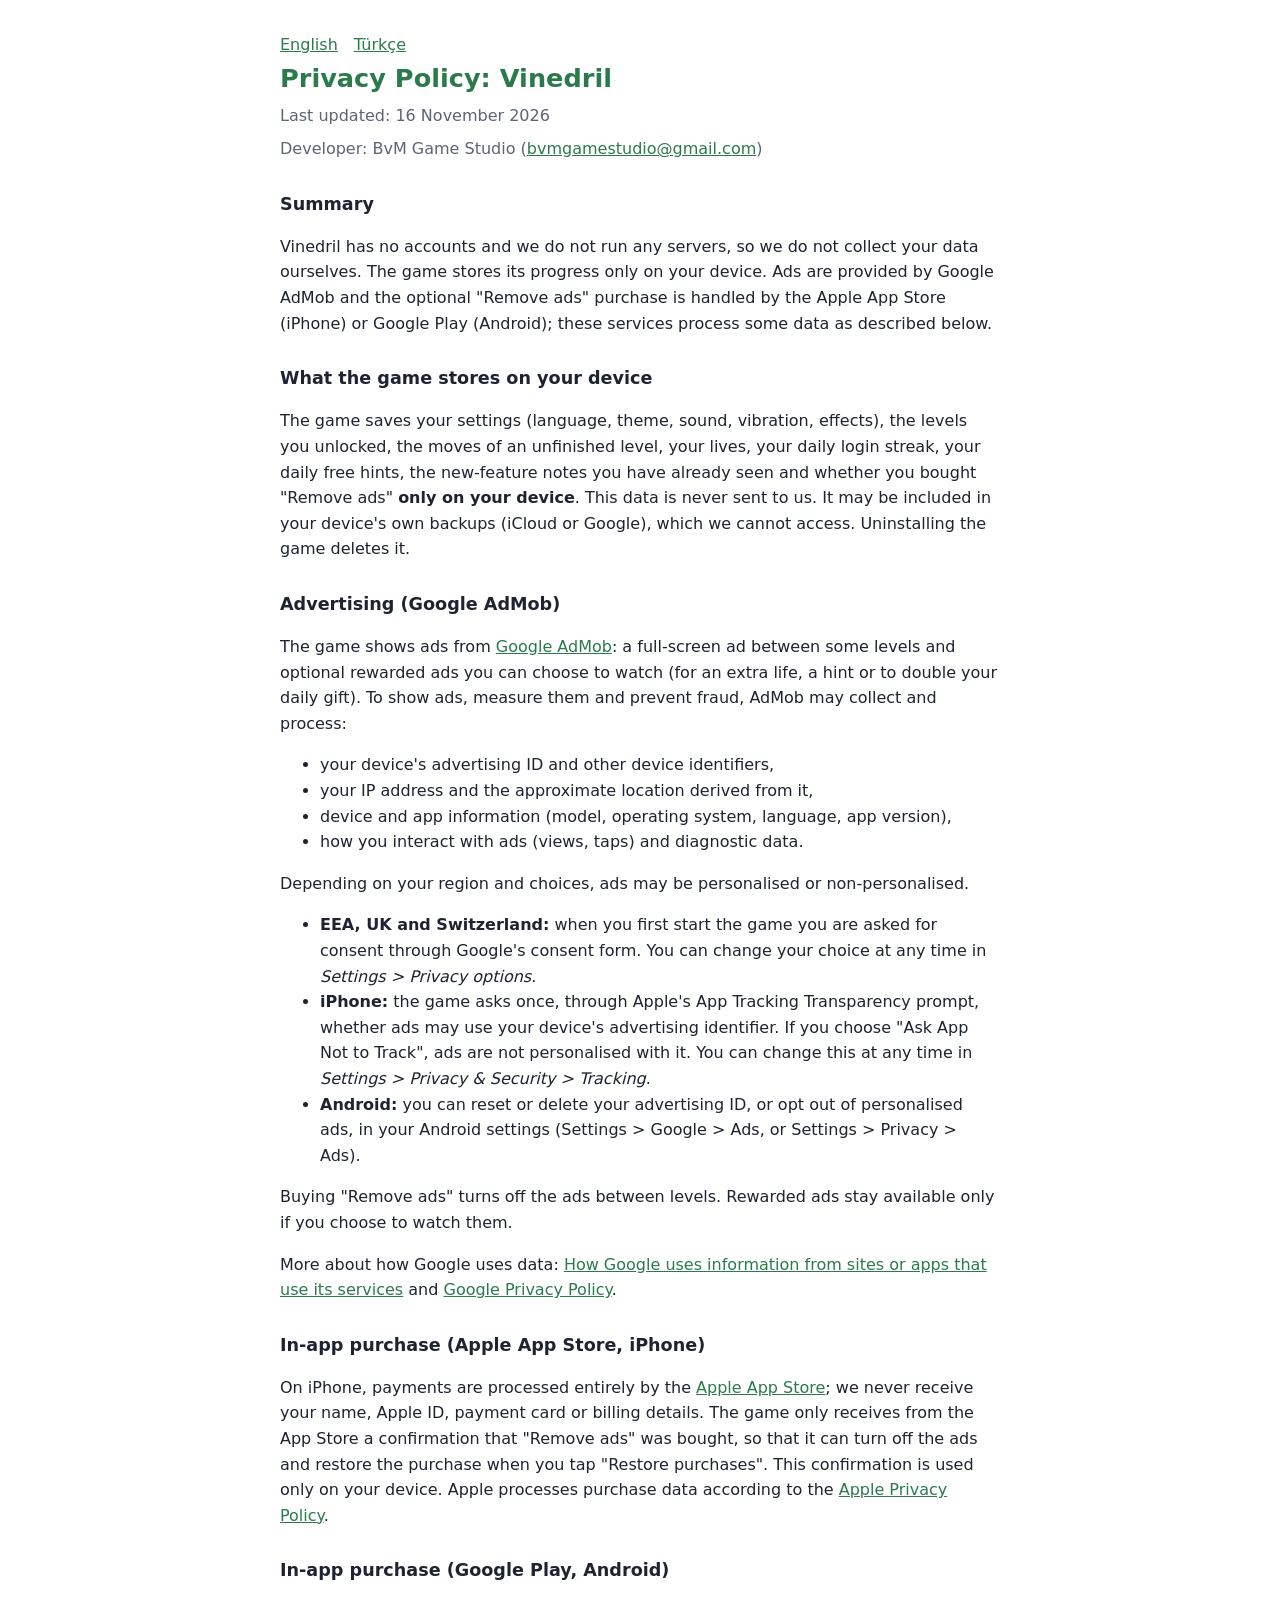
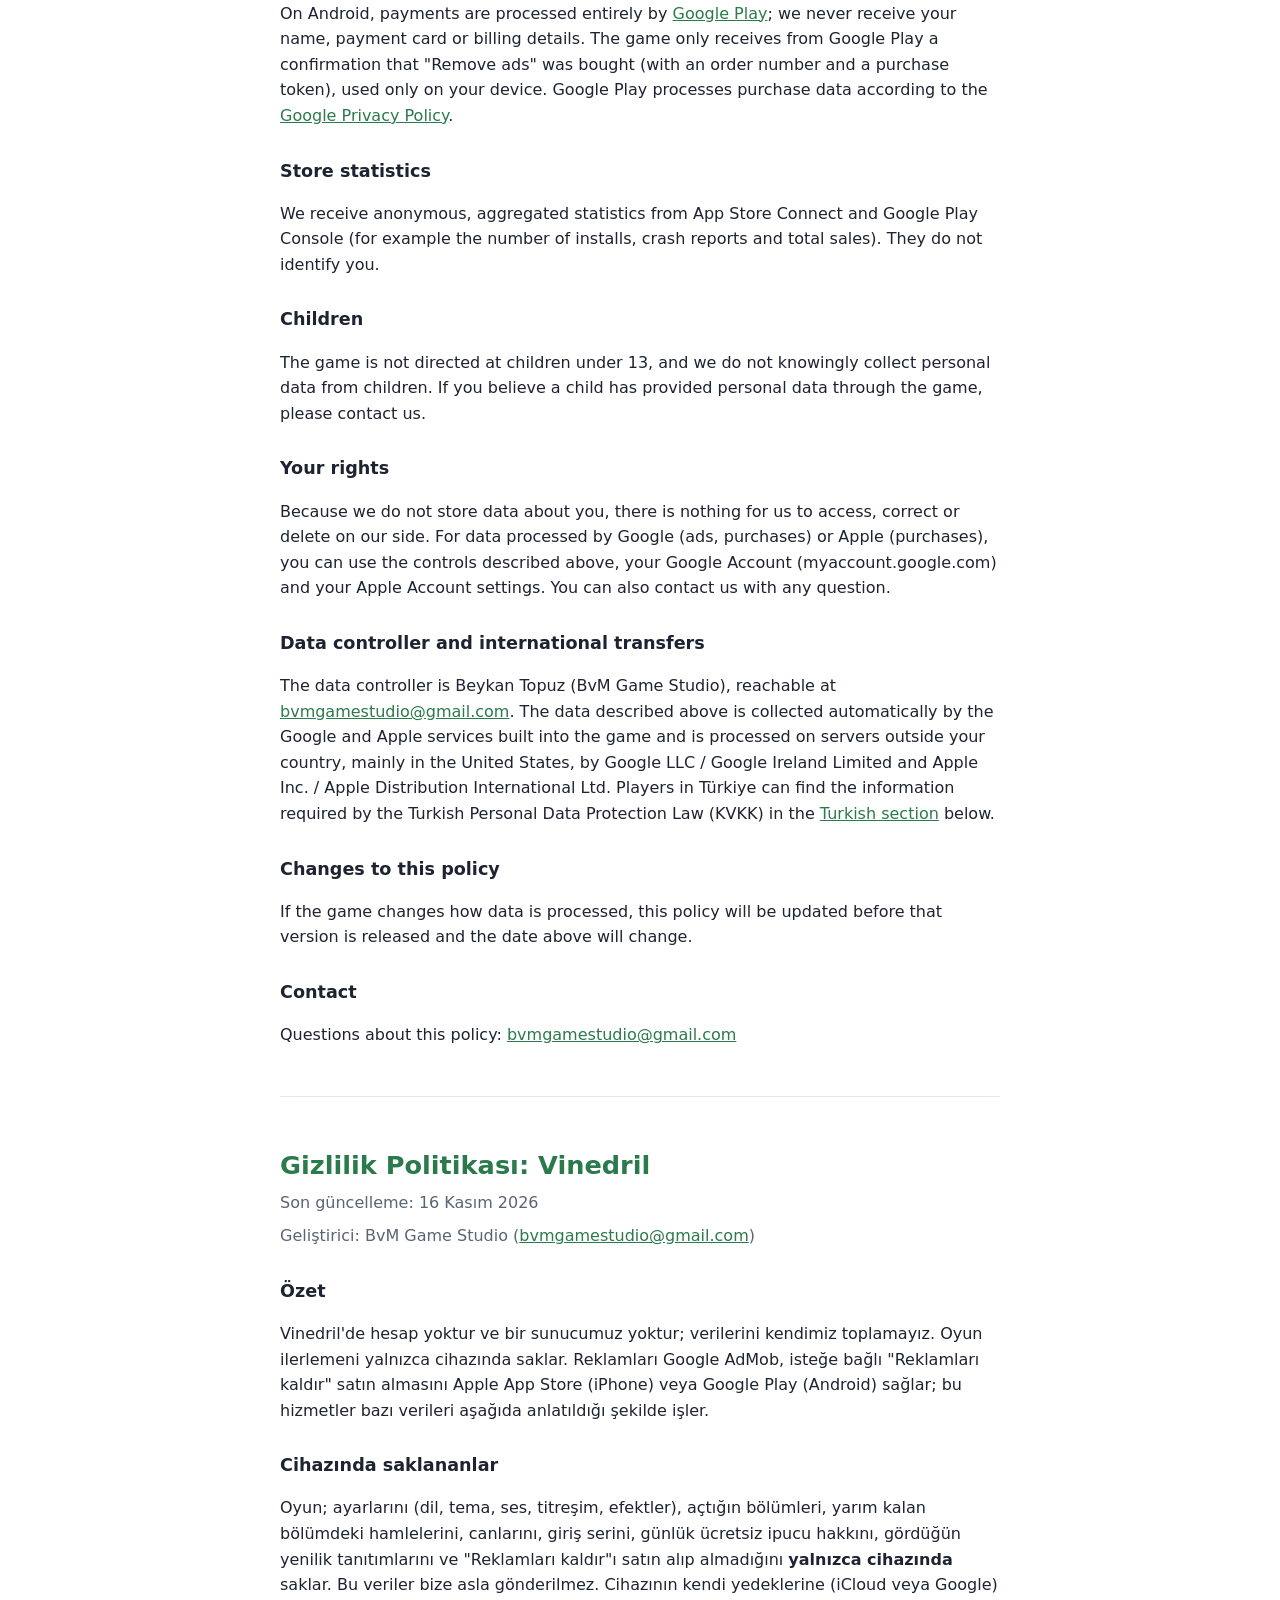
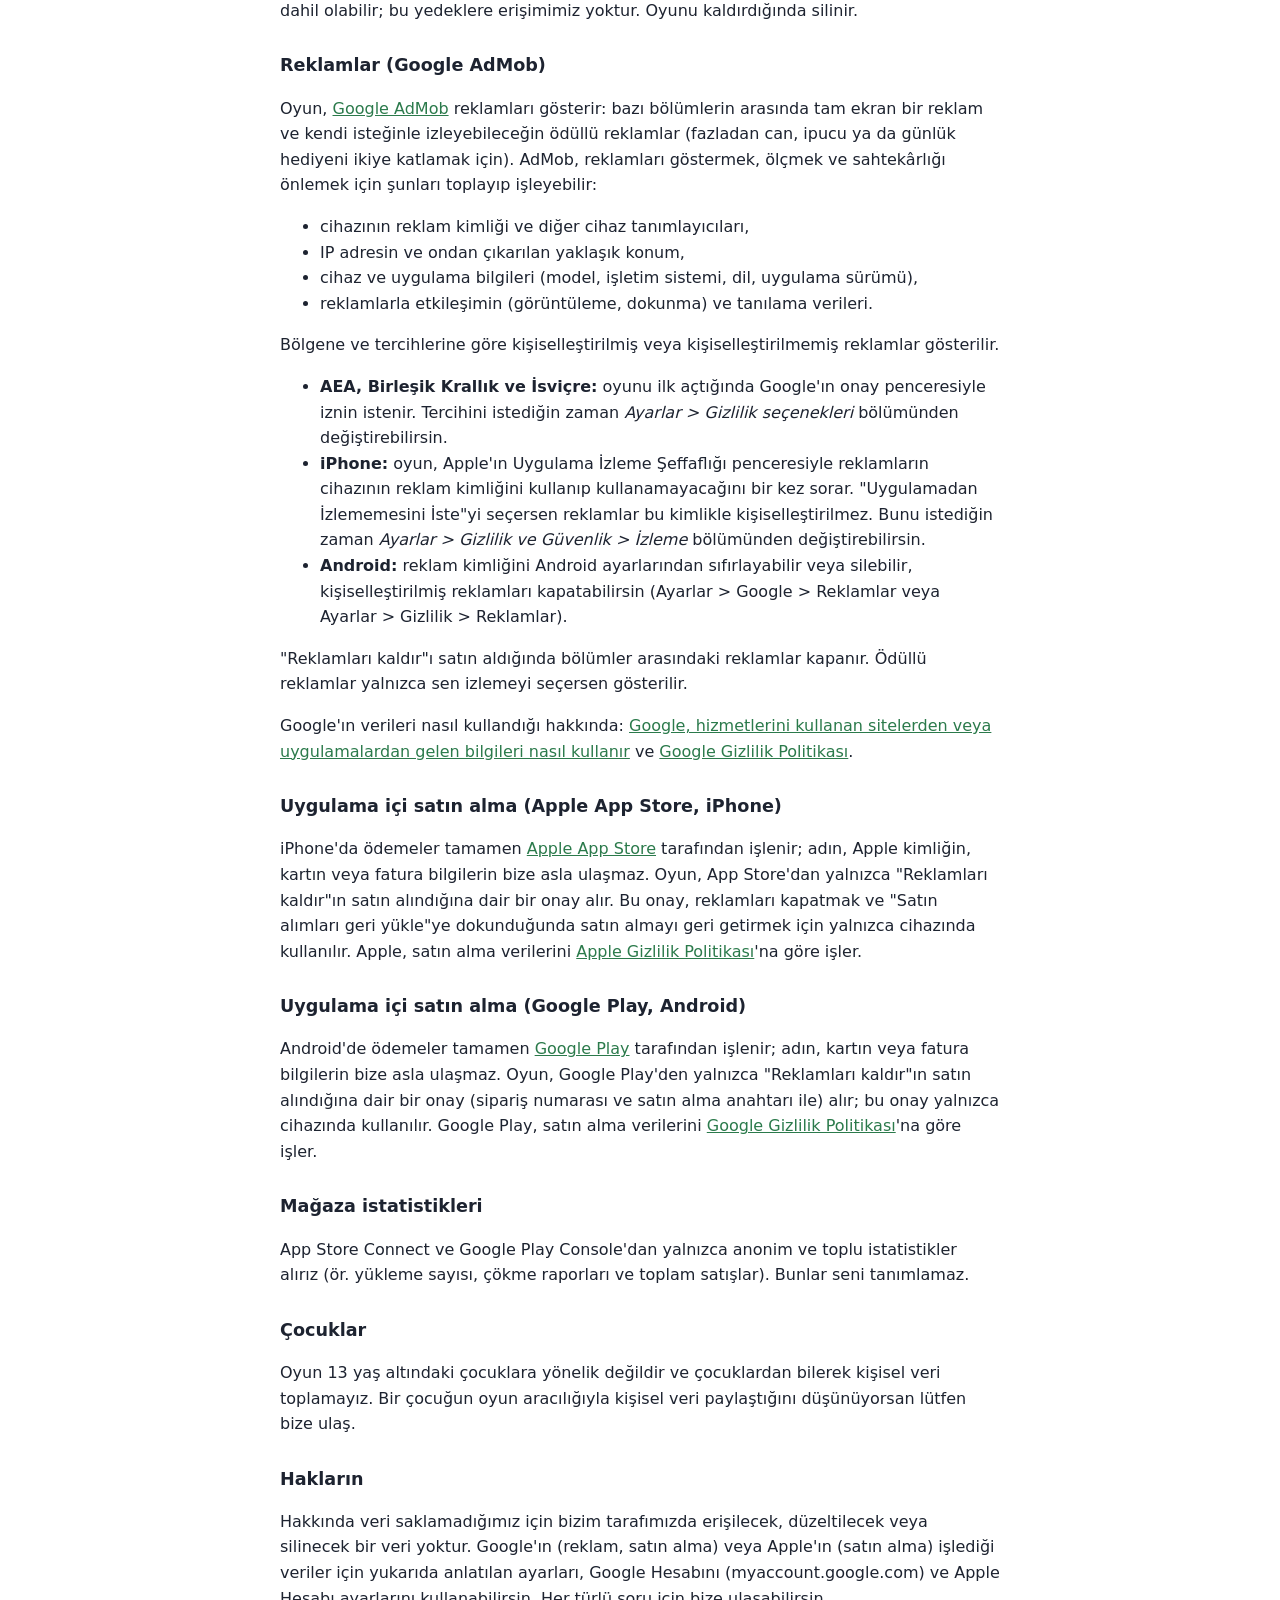
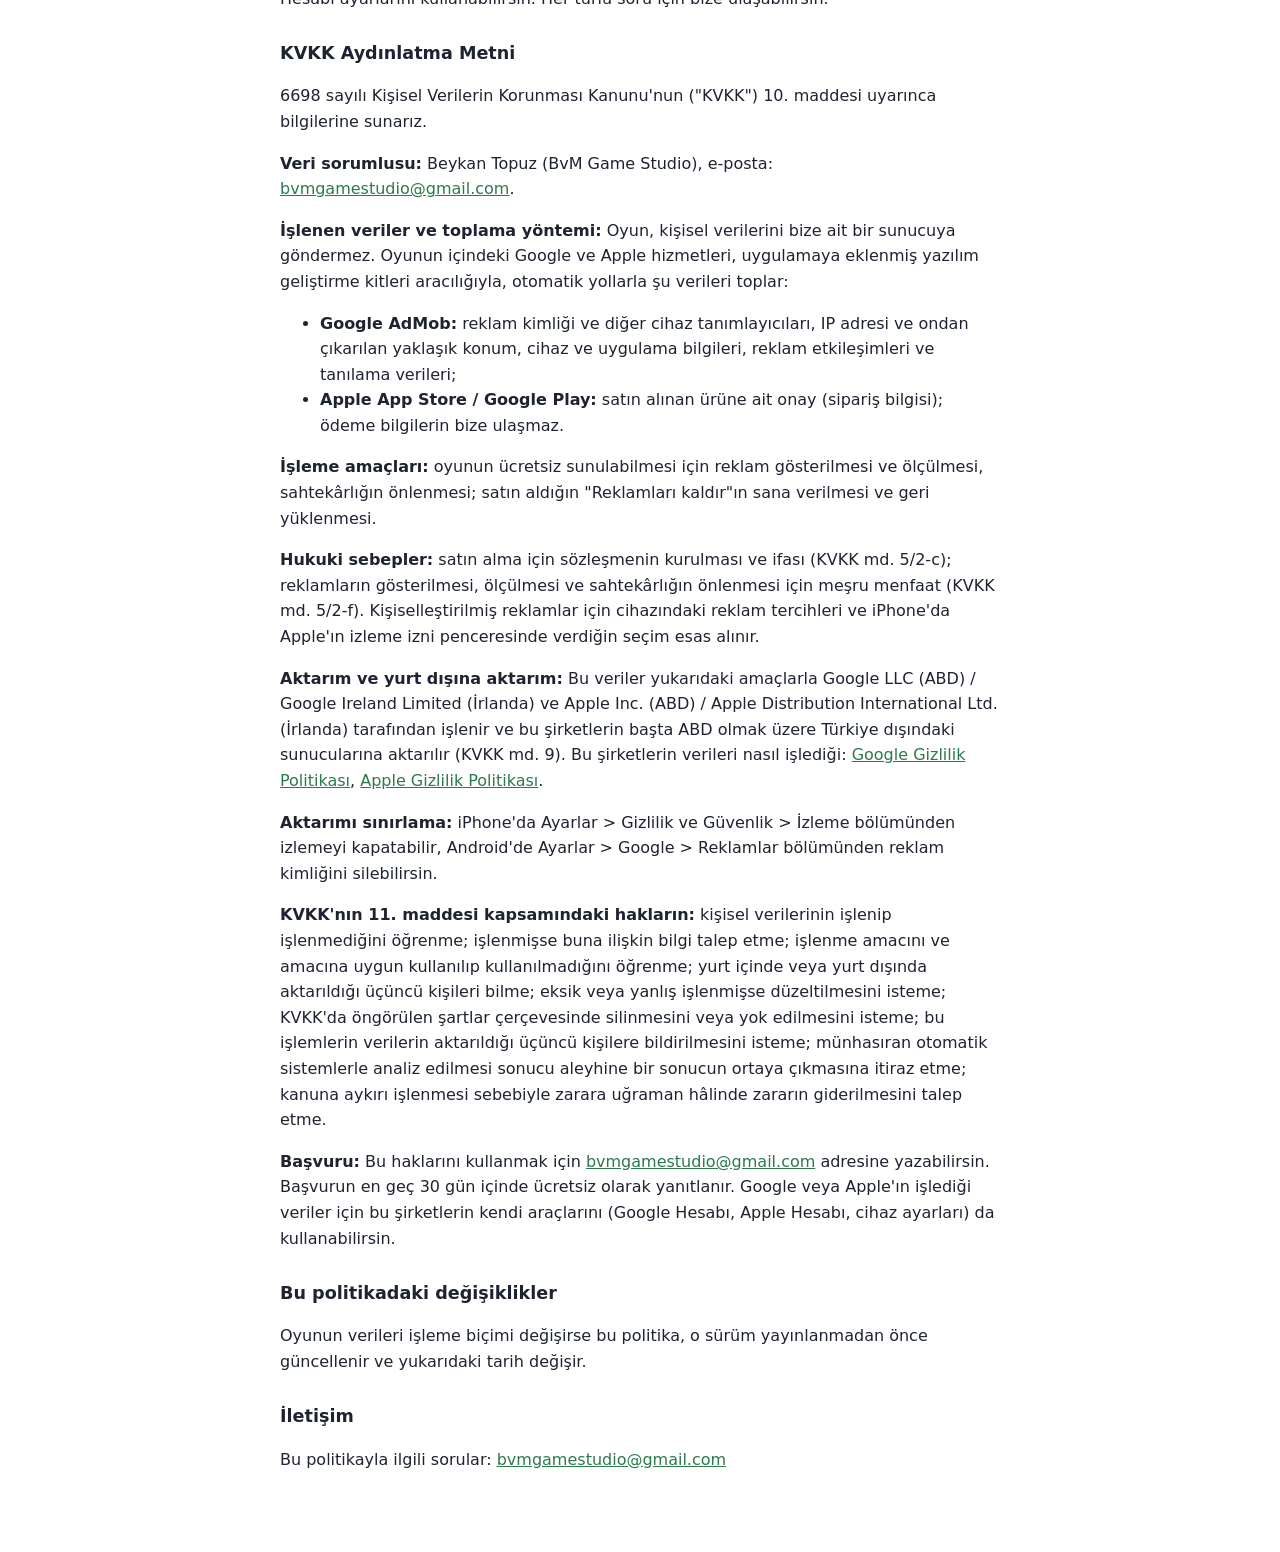
==== vinedril-privacy/index.html @ 8d3c6e7d "Vinedril gizlilik politikası" ====
<!doctype html>
<html lang="en">
<head>
<meta charset="utf-8">
<meta name="viewport" content="width=device-width, initial-scale=1">
<title>Vinedril – Privacy Policy</title>
<!--
  Vinedril (iPhone and Android): Google AdMob ads and the in-app purchase "Remove ads"
  through the Apple App Store or Google Play. No accounts, no leaderboards, no servers.
  Published at https://bvmgamestudio.github.io/vinedril-privacy/ (bvmgamestudio.github.io repo).
  Keep it in line with the App Store Connect "App Privacy" answers and the Play Console
  "Data safety" form. Same layout as the Shrink & Score policy.
-->
<style>
  :root { --bg: #ffffff; --fg: #1d2330; --muted: #5b6475; --accent: #2b7a4b; --line: #e3e7ef; }
  @media (prefers-color-scheme: dark) {
    :root { --bg: #11141b; --fg: #e8ecf3; --muted: #9aa3b5; --accent: #4fae74; --line: #262c38; }
  }
  body { margin: 0; background: var(--bg); color: var(--fg);
    font: 16px/1.6 system-ui, -apple-system, "Segoe UI", Roboto, sans-serif; }
  main { max-width: 720px; margin: 0 auto; padding: 32px 16px 64px; }
  h1 { font-size: 1.6rem; margin: 0 0 4px; color: var(--accent); }
  h2 { font-size: 1.1rem; margin: 28px 0 6px; }
  p, li { color: var(--fg); }
  a { color: var(--accent); }
  .meta { color: var(--muted); margin: 0 0 8px; }
  hr { border: 0; border-top: 1px solid var(--line); margin: 48px 0; }
  nav a { margin-right: 16px; }
</style>
</head>
<body>
<main>
<nav><a href="#en">English</a><a href="#tr">Türkçe</a></nav>

<section id="en" lang="en">
<h1>Privacy Policy: Vinedril</h1>
<p class="meta">Last updated: 16 November 2026</p>
<p class="meta">Developer: BvM Game Studio (<a href="mailto:bvmgamestudio@gmail.com">bvmgamestudio@gmail.com</a>)</p>

<h2>Summary</h2>
<p>Vinedril has no accounts and we do not run any servers, so we do not collect your data
ourselves. The game stores its progress only on your device. Ads are provided by Google AdMob
and the optional "Remove ads" purchase is handled by the Apple App Store (iPhone) or Google
Play (Android); these services process some data as described below.</p>

<h2>What the game stores on your device</h2>
<p>The game saves your settings (language, theme, sound, vibration, effects), the levels you
unlocked, the moves of an unfinished level, your lives, your daily login streak, your daily
free hints, the new-feature notes you have already seen and whether you bought "Remove ads"
<strong>only on your device</strong>. This data is never sent to us. It may be included in your
device's own backups (iCloud or Google), which we cannot access. Uninstalling the game deletes it.</p>

<h2>Advertising (Google AdMob)</h2>
<p>The game shows ads from <a href="https://admob.google.com/">Google AdMob</a>: a full-screen ad
between some levels and optional rewarded ads you can choose to watch (for an extra life, a hint
or to double your daily gift). To show ads, measure them and prevent fraud, AdMob may collect
and process:</p>
<ul>
  <li>your device's advertising ID and other device identifiers,</li>
  <li>your IP address and the approximate location derived from it,</li>
  <li>device and app information (model, operating system, language, app version),</li>
  <li>how you interact with ads (views, taps) and diagnostic data.</li>
</ul>
<p>Depending on your region and choices, ads may be personalised or non-personalised.</p>
<ul>
  <li><strong>EEA, UK and Switzerland:</strong> when you first start the game you are asked for
  consent through Google's consent form. You can change your choice at any time in
  <em>Settings &gt; Privacy options</em>.</li>
  <li><strong>iPhone:</strong> the game asks once, through Apple's App Tracking Transparency
  prompt, whether ads may use your device's advertising identifier. If you choose "Ask App Not
  to Track", ads are not personalised with it. You can change this at any time in
  <em>Settings &gt; Privacy &amp; Security &gt; Tracking</em>.</li>
  <li><strong>Android:</strong> you can reset or delete your advertising ID, or opt out of
  personalised ads, in your Android settings (Settings &gt; Google &gt; Ads, or
  Settings &gt; Privacy &gt; Ads).</li>
</ul>
<p>Buying "Remove ads" turns off the ads between levels. Rewarded ads stay available only if you
choose to watch them.</p>
<p>More about how Google uses data:
<a href="https://policies.google.com/technologies/partner-sites">How Google uses information from
sites or apps that use its services</a> and
<a href="https://policies.google.com/privacy">Google Privacy Policy</a>.</p>

<h2>In-app purchase (Apple App Store, iPhone)</h2>
<p>On iPhone, payments are processed entirely by the <a href="https://www.apple.com/app-store/">Apple
App Store</a>; we never receive your name, Apple ID, payment card or billing details. The game
only receives from the App Store a confirmation that "Remove ads" was bought, so that it can
turn off the ads and restore the purchase when you tap "Restore purchases". This confirmation is
used only on your device. Apple processes purchase data according to the
<a href="https://www.apple.com/legal/privacy/">Apple Privacy Policy</a>.</p>

<h2>In-app purchase (Google Play, Android)</h2>
<p>On Android, payments are processed entirely by <a href="https://play.google.com/">Google
Play</a>; we never receive your name, payment card or billing details. The game only receives
from Google Play a confirmation that "Remove ads" was bought (with an order number and a purchase
token), used only on your device. Google Play processes purchase data according to the
<a href="https://policies.google.com/privacy">Google Privacy Policy</a>.</p>

<h2>Store statistics</h2>
<p>We receive anonymous, aggregated statistics from App Store Connect and Google Play Console
(for example the number of installs, crash reports and total sales). They do not identify
you.</p>

<h2>Children</h2>
<p>The game is not directed at children under 13, and we do not knowingly collect personal data
from children. If you believe a child has provided personal data through the game, please
contact us.</p>

<h2>Your rights</h2>
<p>Because we do not store data about you, there is nothing for us to access, correct or delete
on our side. For data processed by Google (ads, purchases) or Apple (purchases), you can use the
controls described above, your Google Account (myaccount.google.com) and your Apple Account
settings. You can also contact us with any question.</p>

<h2>Data controller and international transfers</h2>
<p>The data controller is Beykan Topuz (BvM Game Studio), reachable at
<a href="mailto:bvmgamestudio@gmail.com">bvmgamestudio@gmail.com</a>. The data described above is
collected automatically by the Google and Apple services built into the game and is processed
on servers outside your country, mainly in the United States, by Google LLC / Google Ireland
Limited and Apple Inc. / Apple Distribution International Ltd. Players in Türkiye can find the
information required by the Turkish Personal Data Protection Law (KVKK) in the
<a href="#kvkk">Turkish section</a> below.</p>

<h2>Changes to this policy</h2>
<p>If the game changes how data is processed, this policy will be updated before that version
is released and the date above will change.</p>

<h2>Contact</h2>
<p>Questions about this policy: <a href="mailto:bvmgamestudio@gmail.com">bvmgamestudio@gmail.com</a></p>
</section>

<hr>

<section id="tr" lang="tr">
<h1>Gizlilik Politikası: Vinedril</h1>
<p class="meta">Son güncelleme: 16 Kasım 2026</p>
<p class="meta">Geliştirici: BvM Game Studio (<a href="mailto:bvmgamestudio@gmail.com">bvmgamestudio@gmail.com</a>)</p>

<h2>Özet</h2>
<p>Vinedril'de hesap yoktur ve bir sunucumuz yoktur; verilerini kendimiz toplamayız. Oyun
ilerlemeni yalnızca cihazında saklar. Reklamları Google AdMob, isteğe bağlı "Reklamları
kaldır" satın almasını Apple App Store (iPhone) veya Google Play (Android) sağlar; bu
hizmetler bazı verileri aşağıda anlatıldığı şekilde işler.</p>

<h2>Cihazında saklananlar</h2>
<p>Oyun; ayarlarını (dil, tema, ses, titreşim, efektler), açtığın bölümleri, yarım kalan
bölümdeki hamlelerini, canlarını, giriş serini, günlük ücretsiz ipucu hakkını, gördüğün yenilik
tanıtımlarını ve "Reklamları kaldır"ı satın alıp almadığını <strong>yalnızca cihazında</strong>
saklar. Bu veriler bize asla gönderilmez. Cihazının kendi yedeklerine (iCloud veya Google)
dahil olabilir; bu yedeklere erişimimiz yoktur. Oyunu kaldırdığında silinir.</p>

<h2>Reklamlar (Google AdMob)</h2>
<p>Oyun, <a href="https://admob.google.com/">Google AdMob</a> reklamları gösterir: bazı bölümlerin
arasında tam ekran bir reklam ve kendi isteğinle izleyebileceğin ödüllü reklamlar (fazladan
can, ipucu ya da günlük hediyeni ikiye katlamak için). AdMob, reklamları göstermek, ölçmek ve
sahtekârlığı önlemek için şunları toplayıp işleyebilir:</p>
<ul>
  <li>cihazının reklam kimliği ve diğer cihaz tanımlayıcıları,</li>
  <li>IP adresin ve ondan çıkarılan yaklaşık konum,</li>
  <li>cihaz ve uygulama bilgileri (model, işletim sistemi, dil, uygulama sürümü),</li>
  <li>reklamlarla etkileşimin (görüntüleme, dokunma) ve tanılama verileri.</li>
</ul>
<p>Bölgene ve tercihlerine göre kişiselleştirilmiş veya kişiselleştirilmemiş reklamlar
gösterilir.</p>
<ul>
  <li><strong>AEA, Birleşik Krallık ve İsviçre:</strong> oyunu ilk açtığında Google'ın onay
  penceresiyle iznin istenir. Tercihini istediğin zaman <em>Ayarlar &gt; Gizlilik
  seçenekleri</em> bölümünden değiştirebilirsin.</li>
  <li><strong>iPhone:</strong> oyun, Apple'ın Uygulama İzleme Şeffaflığı penceresiyle reklamların
  cihazının reklam kimliğini kullanıp kullanamayacağını bir kez sorar. "Uygulamadan İzlememesini
  İste"yi seçersen reklamlar bu kimlikle kişiselleştirilmez. Bunu istediğin zaman
  <em>Ayarlar &gt; Gizlilik ve Güvenlik &gt; İzleme</em> bölümünden değiştirebilirsin.</li>
  <li><strong>Android:</strong> reklam kimliğini Android ayarlarından sıfırlayabilir veya
  silebilir, kişiselleştirilmiş reklamları kapatabilirsin (Ayarlar &gt; Google &gt; Reklamlar
  veya Ayarlar &gt; Gizlilik &gt; Reklamlar).</li>
</ul>
<p>"Reklamları kaldır"ı satın aldığında bölümler arasındaki reklamlar kapanır. Ödüllü reklamlar
yalnızca sen izlemeyi seçersen gösterilir.</p>
<p>Google'ın verileri nasıl kullandığı hakkında:
<a href="https://policies.google.com/technologies/partner-sites?hl=tr">Google, hizmetlerini
kullanan sitelerden veya uygulamalardan gelen bilgileri nasıl kullanır</a> ve
<a href="https://policies.google.com/privacy?hl=tr">Google Gizlilik Politikası</a>.</p>

<h2>Uygulama içi satın alma (Apple App Store, iPhone)</h2>
<p>iPhone'da ödemeler tamamen <a href="https://www.apple.com/tr/app-store/">Apple App Store</a>
tarafından işlenir; adın, Apple kimliğin, kartın veya fatura bilgilerin bize asla ulaşmaz. Oyun,
App Store'dan yalnızca "Reklamları kaldır"ın satın alındığına dair bir onay alır. Bu onay,
reklamları kapatmak ve "Satın alımları geri yükle"ye dokunduğunda satın almayı geri getirmek
için yalnızca cihazında kullanılır. Apple, satın alma verilerini
<a href="https://www.apple.com/tr/legal/privacy/">Apple Gizlilik Politikası</a>'na göre işler.</p>

<h2>Uygulama içi satın alma (Google Play, Android)</h2>
<p>Android'de ödemeler tamamen <a href="https://play.google.com/">Google Play</a> tarafından
işlenir; adın, kartın veya fatura bilgilerin bize asla ulaşmaz. Oyun, Google Play'den yalnızca
"Reklamları kaldır"ın satın alındığına dair bir onay (sipariş numarası ve satın alma anahtarı
ile) alır; bu onay yalnızca cihazında kullanılır. Google Play, satın alma verilerini
<a href="https://policies.google.com/privacy?hl=tr">Google Gizlilik Politikası</a>'na göre işler.</p>

<h2>Mağaza istatistikleri</h2>
<p>App Store Connect ve Google Play Console'dan yalnızca anonim ve toplu istatistikler alırız
(ör. yükleme sayısı, çökme raporları ve toplam satışlar). Bunlar seni tanımlamaz.</p>

<h2>Çocuklar</h2>
<p>Oyun 13 yaş altındaki çocuklara yönelik değildir ve çocuklardan bilerek kişisel veri
toplamayız. Bir çocuğun oyun aracılığıyla kişisel veri paylaştığını düşünüyorsan lütfen bize
ulaş.</p>

<h2>Hakların</h2>
<p>Hakkında veri saklamadığımız için bizim tarafımızda erişilecek, düzeltilecek veya silinecek
bir veri yoktur. Google'ın (reklam, satın alma) veya Apple'ın (satın alma) işlediği veriler için
yukarıda anlatılan ayarları, Google Hesabını (myaccount.google.com) ve Apple Hesabı ayarlarını
kullanabilirsin. Her türlü soru için bize ulaşabilirsin.</p>

<h2 id="kvkk">KVKK Aydınlatma Metni</h2>
<p>6698 sayılı Kişisel Verilerin Korunması Kanunu'nun ("KVKK") 10. maddesi uyarınca bilgilerine
sunarız.</p>
<p><strong>Veri sorumlusu:</strong> Beykan Topuz (BvM Game Studio), e-posta:
<a href="mailto:bvmgamestudio@gmail.com">bvmgamestudio@gmail.com</a>.</p>
<p><strong>İşlenen veriler ve toplama yöntemi:</strong> Oyun, kişisel verilerini bize ait bir
sunucuya göndermez. Oyunun içindeki Google ve Apple hizmetleri, uygulamaya eklenmiş yazılım
geliştirme kitleri aracılığıyla, otomatik yollarla şu verileri toplar:</p>
<ul>
  <li><strong>Google AdMob:</strong> reklam kimliği ve diğer cihaz tanımlayıcıları, IP adresi ve
  ondan çıkarılan yaklaşık konum, cihaz ve uygulama bilgileri, reklam etkileşimleri ve tanılama
  verileri;</li>
  <li><strong>Apple App Store / Google Play:</strong> satın alınan ürüne ait onay (sipariş bilgisi);
  ödeme bilgilerin bize ulaşmaz.</li>
</ul>
<p><strong>İşleme amaçları:</strong> oyunun ücretsiz sunulabilmesi için reklam gösterilmesi ve
ölçülmesi, sahtekârlığın önlenmesi; satın aldığın "Reklamları kaldır"ın sana verilmesi ve geri
yüklenmesi.</p>
<p><strong>Hukuki sebepler:</strong> satın alma için sözleşmenin kurulması ve ifası (KVKK md.
5/2-c); reklamların gösterilmesi, ölçülmesi ve sahtekârlığın önlenmesi için meşru menfaat (KVKK
md. 5/2-f). Kişiselleştirilmiş reklamlar için cihazındaki reklam tercihleri ve iPhone'da Apple'ın
izleme izni penceresinde verdiğin seçim esas alınır.</p>
<p><strong>Aktarım ve yurt dışına aktarım:</strong> Bu veriler yukarıdaki amaçlarla Google LLC
(ABD) / Google Ireland Limited (İrlanda) ve Apple Inc. (ABD) / Apple Distribution International
Ltd. (İrlanda) tarafından işlenir ve bu şirketlerin başta ABD olmak üzere Türkiye dışındaki
sunucularına aktarılır (KVKK md. 9). Bu şirketlerin verileri nasıl işlediği:
<a href="https://policies.google.com/privacy?hl=tr">Google Gizlilik Politikası</a>,
<a href="https://www.apple.com/tr/legal/privacy/">Apple Gizlilik Politikası</a>.</p>
<p><strong>Aktarımı sınırlama:</strong> iPhone'da Ayarlar &gt; Gizlilik ve Güvenlik &gt; İzleme
bölümünden izlemeyi kapatabilir, Android'de Ayarlar &gt; Google &gt; Reklamlar bölümünden reklam
kimliğini silebilirsin.</p>
<p><strong>KVKK'nın 11. maddesi kapsamındaki hakların:</strong> kişisel verilerinin işlenip
işlenmediğini öğrenme; işlenmişse buna ilişkin bilgi talep etme; işlenme amacını ve amacına
uygun kullanılıp kullanılmadığını öğrenme; yurt içinde veya yurt dışında aktarıldığı üçüncü
kişileri bilme; eksik veya yanlış işlenmişse düzeltilmesini isteme; KVKK'da öngörülen şartlar
çerçevesinde silinmesini veya yok edilmesini isteme; bu işlemlerin verilerin aktarıldığı üçüncü
kişilere bildirilmesini isteme; münhasıran otomatik sistemlerle analiz edilmesi sonucu aleyhine
bir sonucun ortaya çıkmasına itiraz etme; kanuna aykırı işlenmesi sebebiyle zarara uğraman
hâlinde zararın giderilmesini talep etme.</p>
<p><strong>Başvuru:</strong> Bu haklarını kullanmak için
<a href="mailto:bvmgamestudio@gmail.com">bvmgamestudio@gmail.com</a> adresine yazabilirsin.
Başvurun en geç 30 gün içinde ücretsiz olarak yanıtlanır. Google veya Apple'ın işlediği veriler
için bu şirketlerin kendi araçlarını (Google Hesabı, Apple Hesabı, cihaz ayarları) da
kullanabilirsin.</p>

<h2>Bu politikadaki değişiklikler</h2>
<p>Oyunun verileri işleme biçimi değişirse bu politika, o sürüm yayınlanmadan önce güncellenir
ve yukarıdaki tarih değişir.</p>

<h2>İletişim</h2>
<p>Bu politikayla ilgili sorular: <a href="mailto:bvmgamestudio@gmail.com">bvmgamestudio@gmail.com</a></p>
</section>
</main>
</body>
</html>
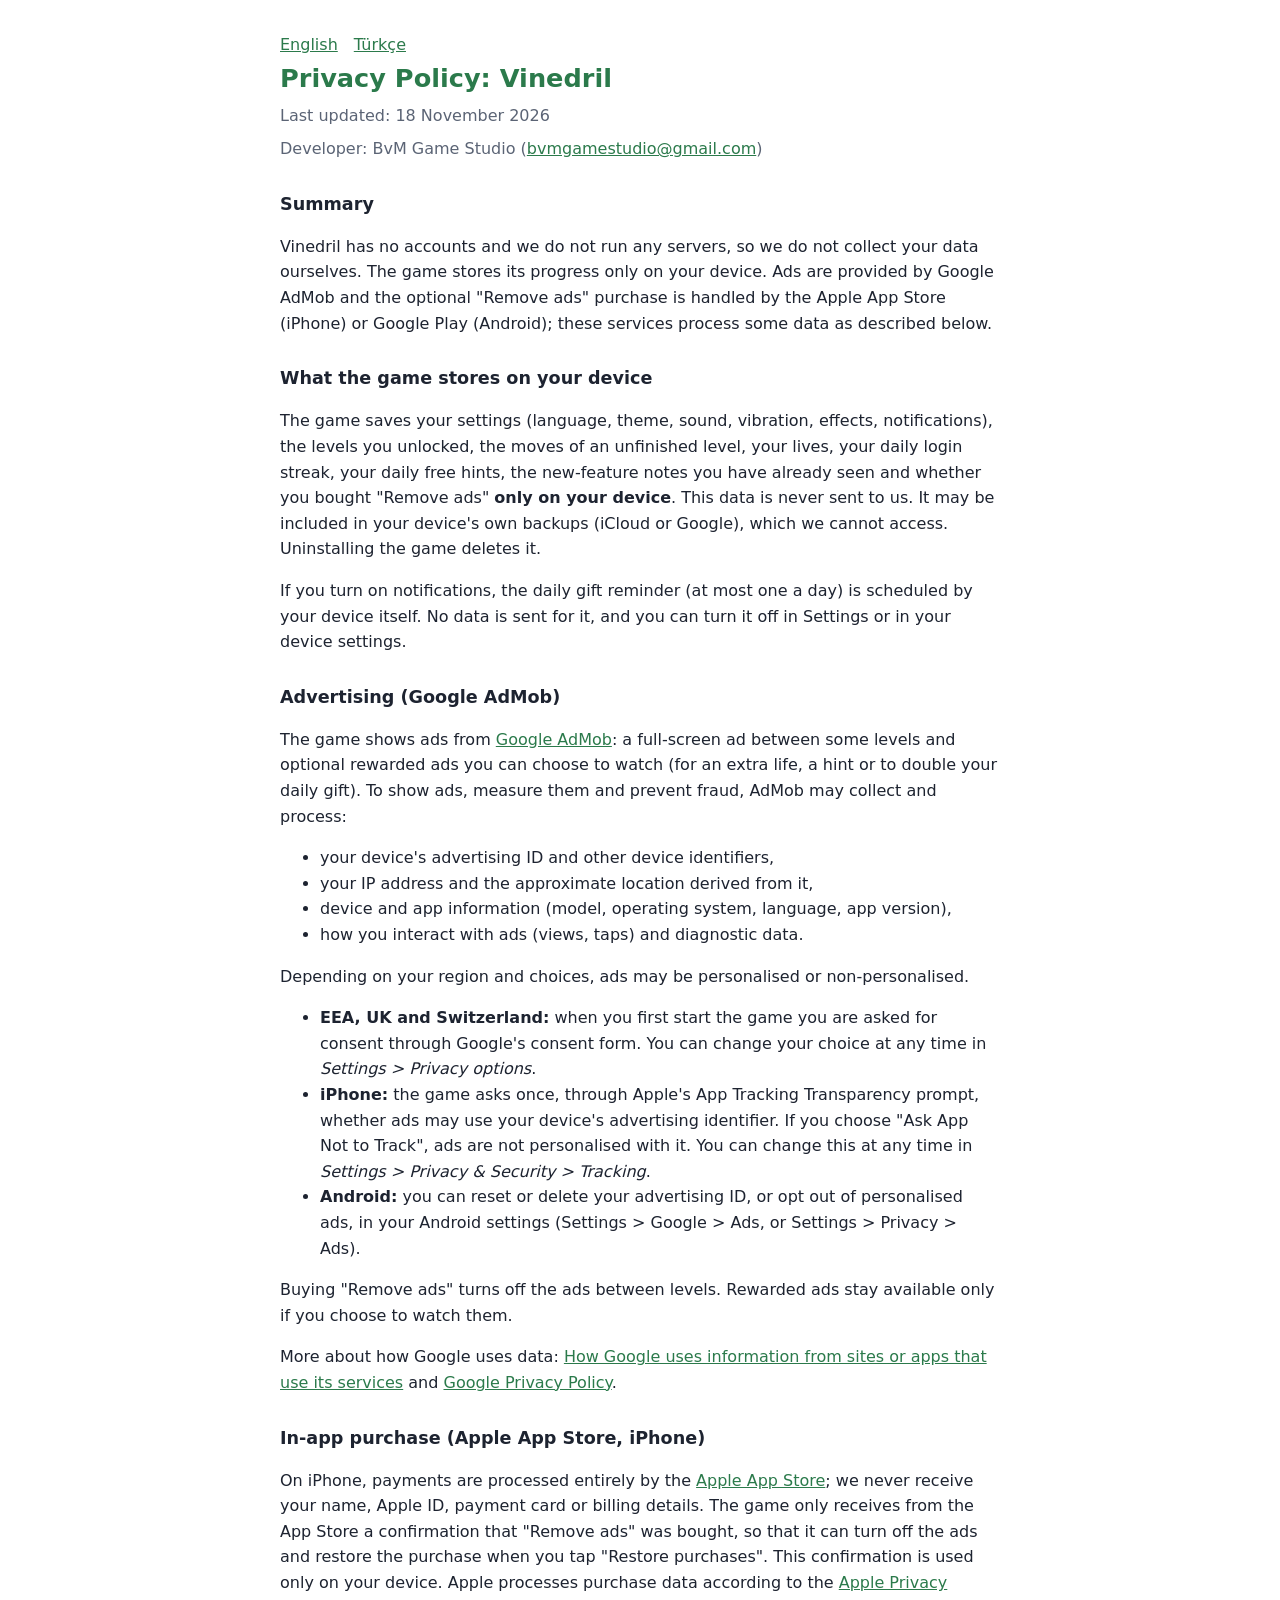
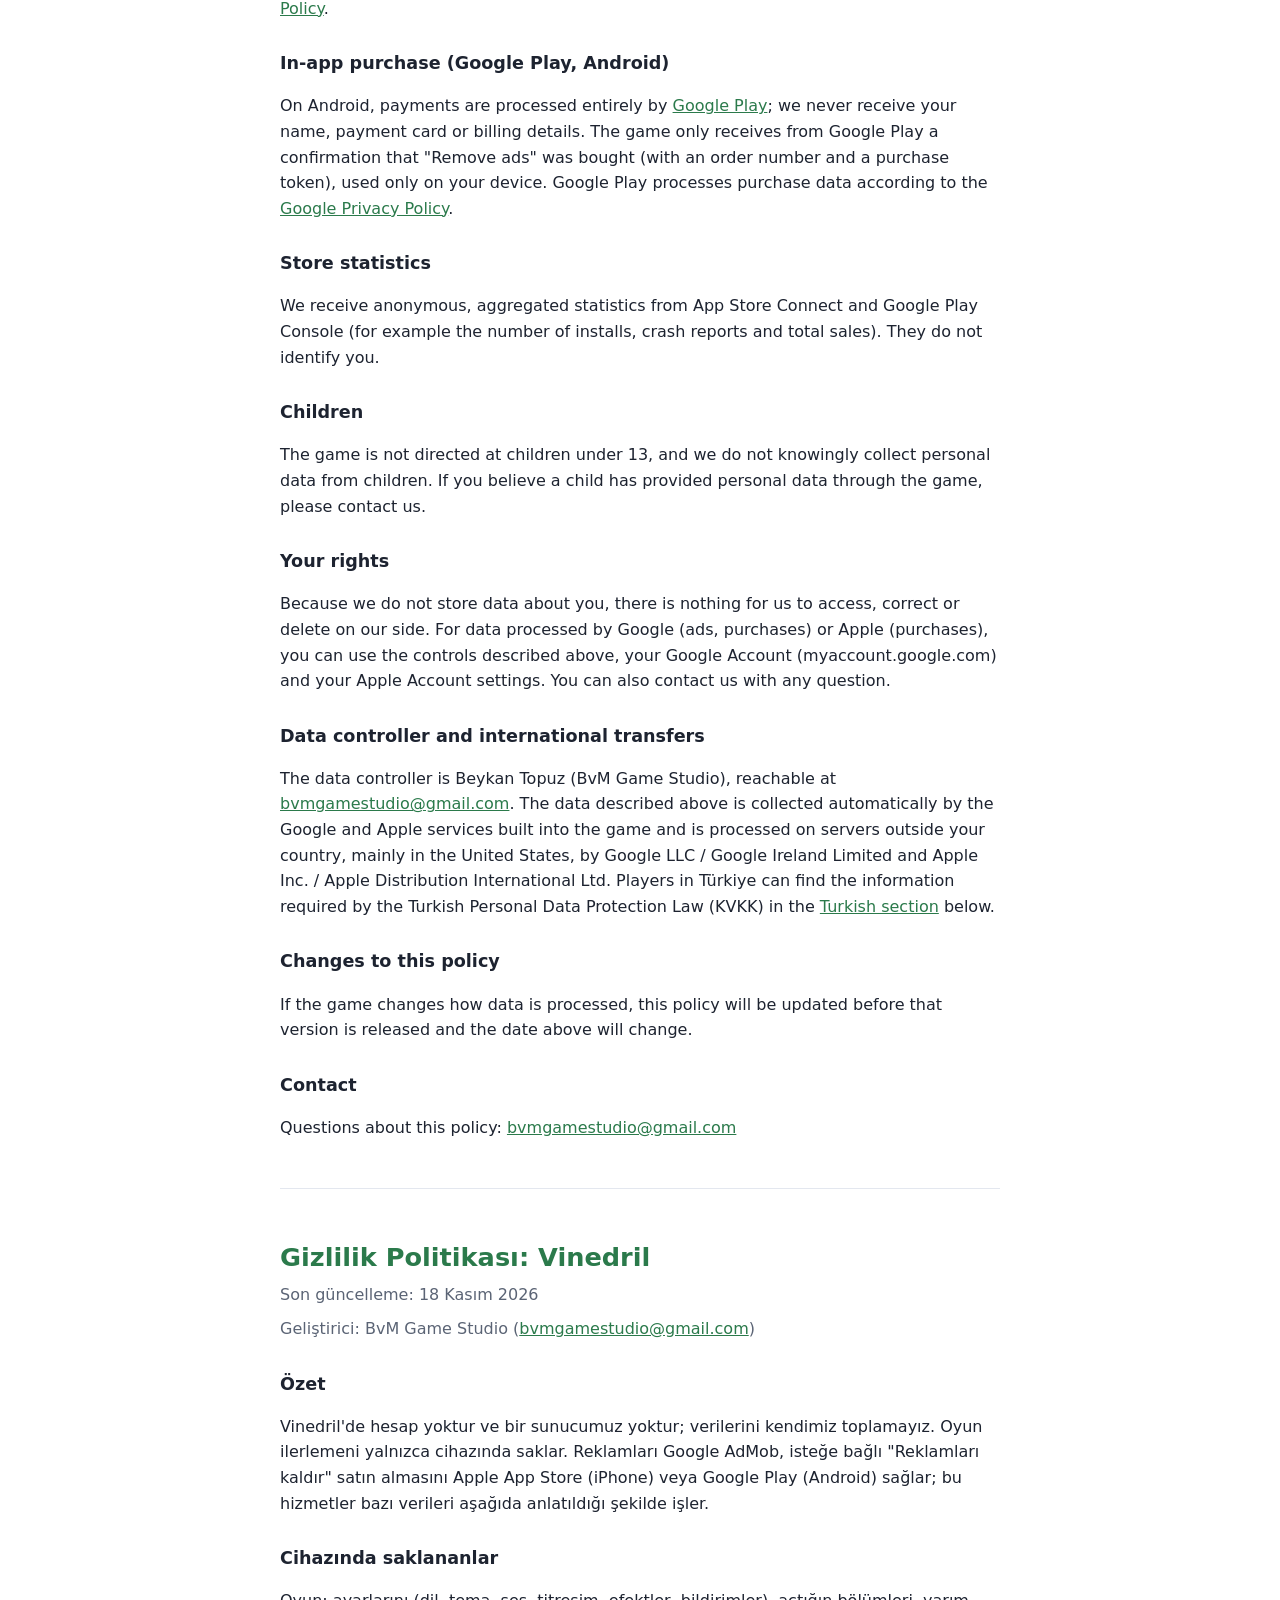
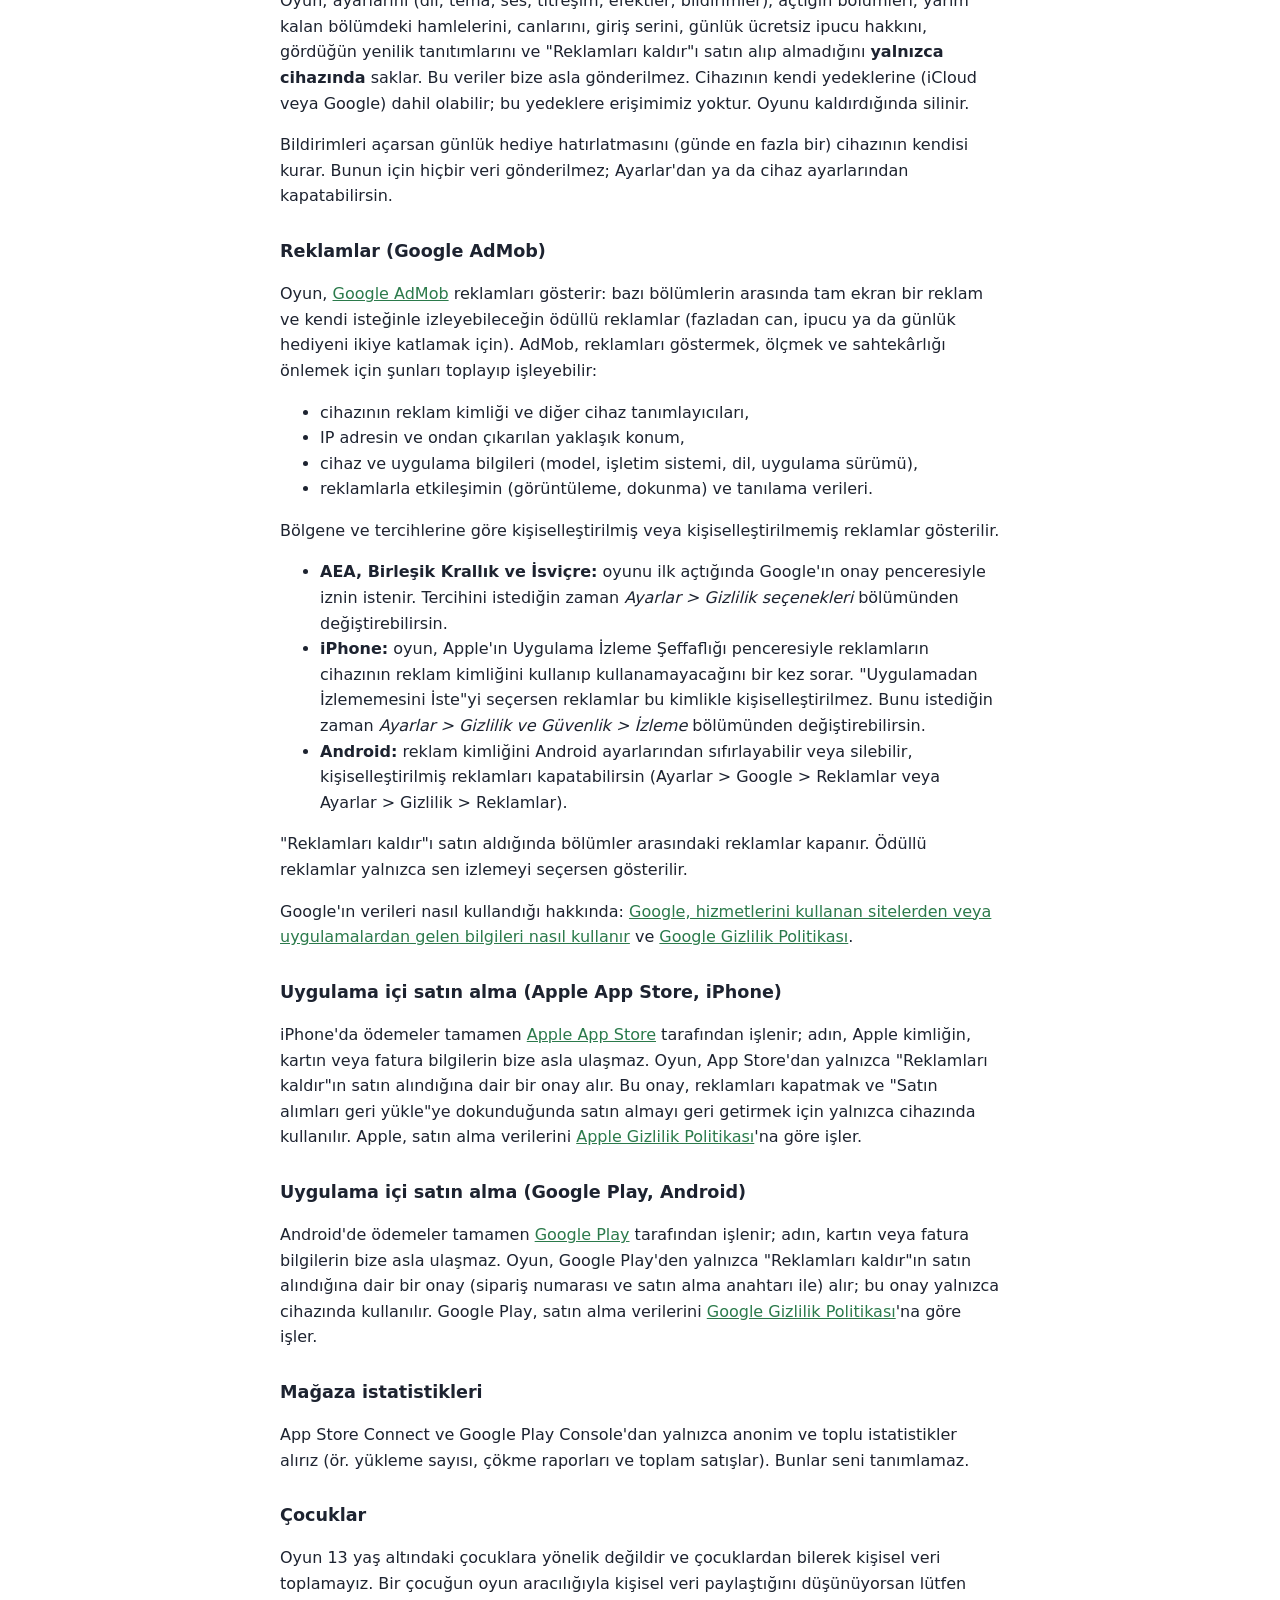
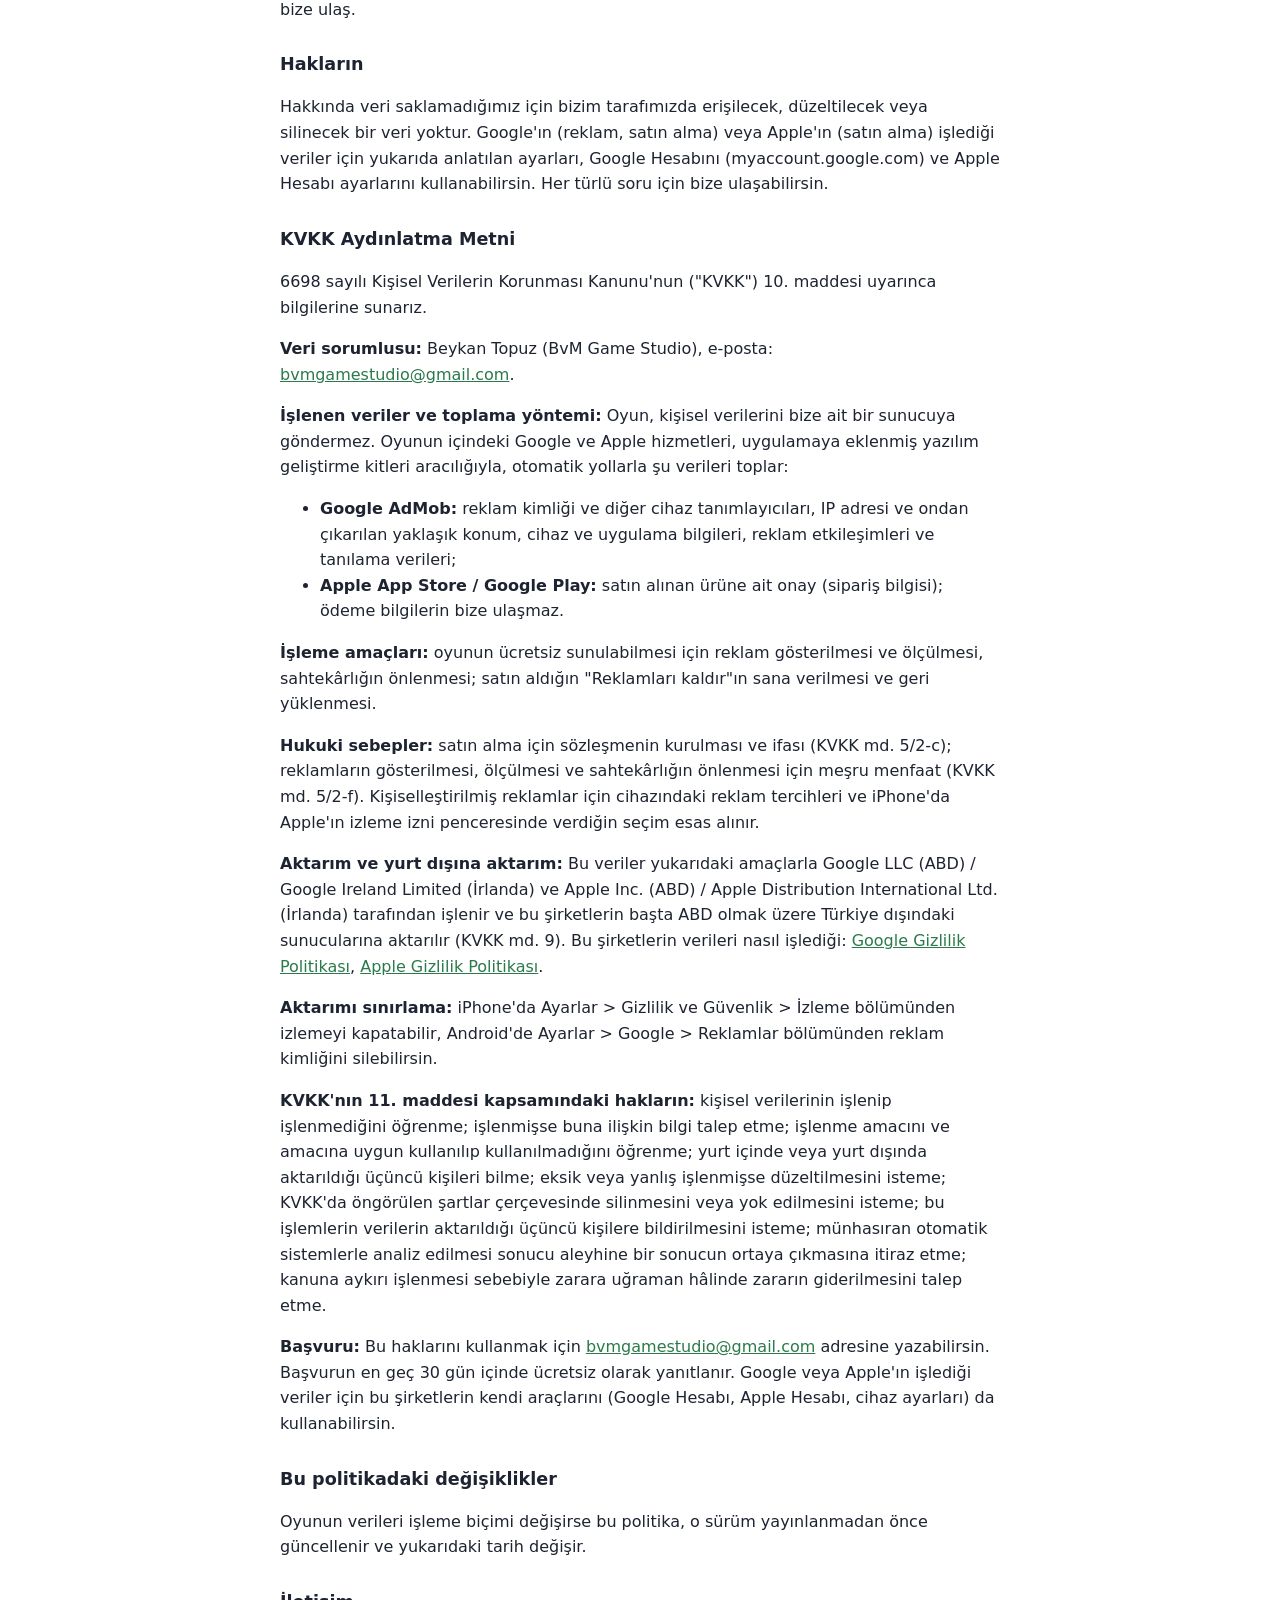
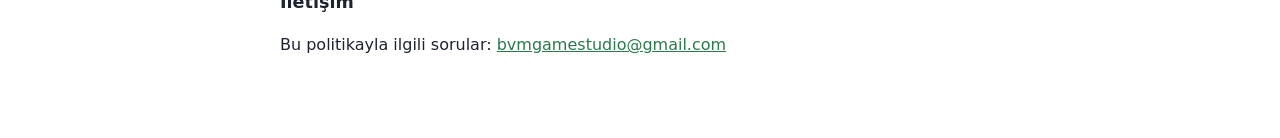
==== commit 466df53d: "Vinedril gizlilik politikası: bildirimler" ====
--- a/vinedril-privacy/index.html
+++ b/vinedril-privacy/index.html
@@ -34,7 +34,7 @@
 
 <section id="en" lang="en">
 <h1>Privacy Policy: Vinedril</h1>
-<p class="meta">Last updated: 16 November 2026</p>
+<p class="meta">Last updated: 18 November 2026</p>
 <p class="meta">Developer: BvM Game Studio (<a href="mailto:bvmgamestudio@gmail.com">bvmgamestudio@gmail.com</a>)</p>
 
 <h2>Summary</h2>
@@ -44,11 +44,13 @@
 Play (Android); these services process some data as described below.</p>
 
 <h2>What the game stores on your device</h2>
-<p>The game saves your settings (language, theme, sound, vibration, effects), the levels you
+<p>The game saves your settings (language, theme, sound, vibration, effects, notifications), the levels you
 unlocked, the moves of an unfinished level, your lives, your daily login streak, your daily
 free hints, the new-feature notes you have already seen and whether you bought "Remove ads"
 <strong>only on your device</strong>. This data is never sent to us. It may be included in your
 device's own backups (iCloud or Google), which we cannot access. Uninstalling the game deletes it.</p>
+<p>If you turn on notifications, the daily gift reminder (at most one a day) is scheduled by your
+device itself. No data is sent for it, and you can turn it off in Settings or in your device settings.</p>
 
 <h2>Advertising (Google AdMob)</h2>
 <p>The game shows ads from <a href="https://admob.google.com/">Google AdMob</a>: a full-screen ad
@@ -133,7 +135,7 @@
 
 <section id="tr" lang="tr">
 <h1>Gizlilik Politikası: Vinedril</h1>
-<p class="meta">Son güncelleme: 16 Kasım 2026</p>
+<p class="meta">Son güncelleme: 18 Kasım 2026</p>
 <p class="meta">Geliştirici: BvM Game Studio (<a href="mailto:bvmgamestudio@gmail.com">bvmgamestudio@gmail.com</a>)</p>
 
 <h2>Özet</h2>
@@ -143,11 +145,13 @@
 hizmetler bazı verileri aşağıda anlatıldığı şekilde işler.</p>
 
 <h2>Cihazında saklananlar</h2>
-<p>Oyun; ayarlarını (dil, tema, ses, titreşim, efektler), açtığın bölümleri, yarım kalan
+<p>Oyun; ayarlarını (dil, tema, ses, titreşim, efektler, bildirimler), açtığın bölümleri, yarım kalan
 bölümdeki hamlelerini, canlarını, giriş serini, günlük ücretsiz ipucu hakkını, gördüğün yenilik
 tanıtımlarını ve "Reklamları kaldır"ı satın alıp almadığını <strong>yalnızca cihazında</strong>
 saklar. Bu veriler bize asla gönderilmez. Cihazının kendi yedeklerine (iCloud veya Google)
 dahil olabilir; bu yedeklere erişimimiz yoktur. Oyunu kaldırdığında silinir.</p>
+<p>Bildirimleri açarsan günlük hediye hatırlatmasını (günde en fazla bir) cihazının kendisi kurar.
+Bunun için hiçbir veri gönderilmez; Ayarlar'dan ya da cihaz ayarlarından kapatabilirsin.</p>
 
 <h2>Reklamlar (Google AdMob)</h2>
 <p>Oyun, <a href="https://admob.google.com/">Google AdMob</a> reklamları gösterir: bazı bölümlerin
